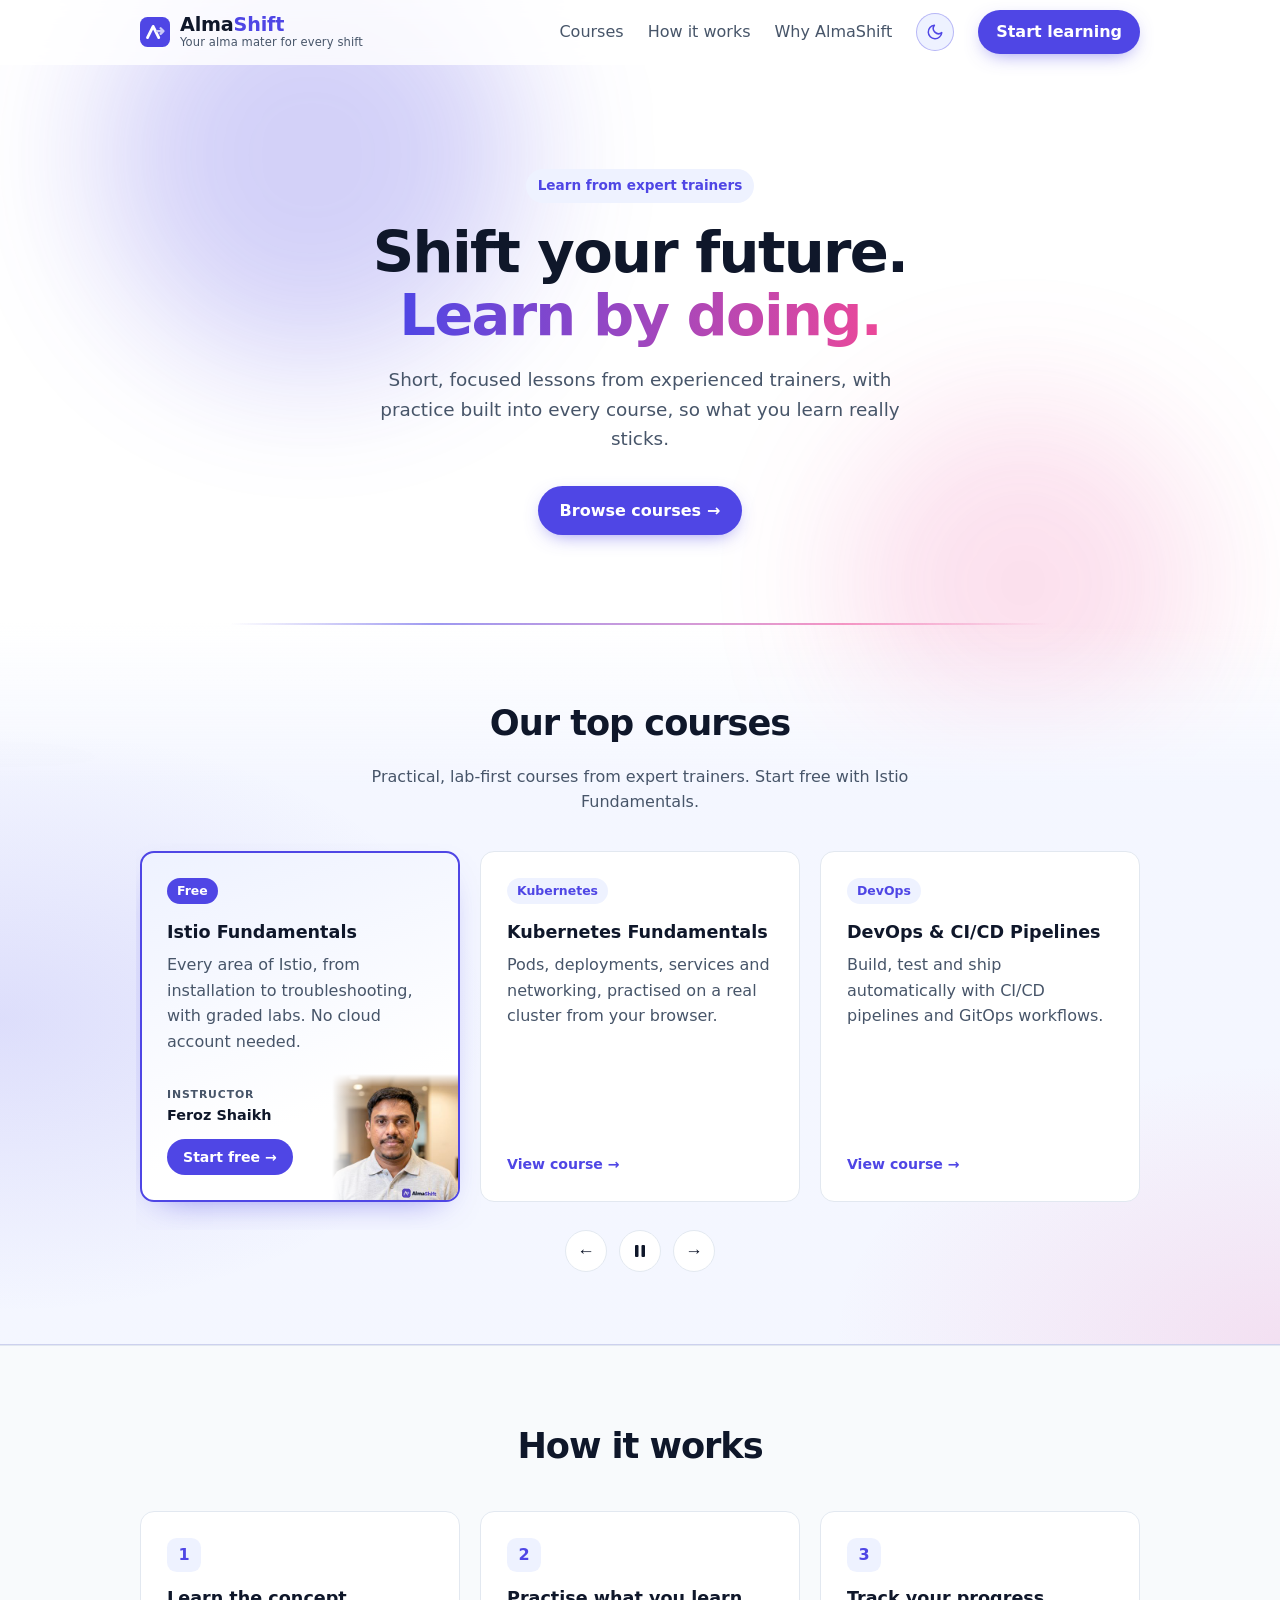
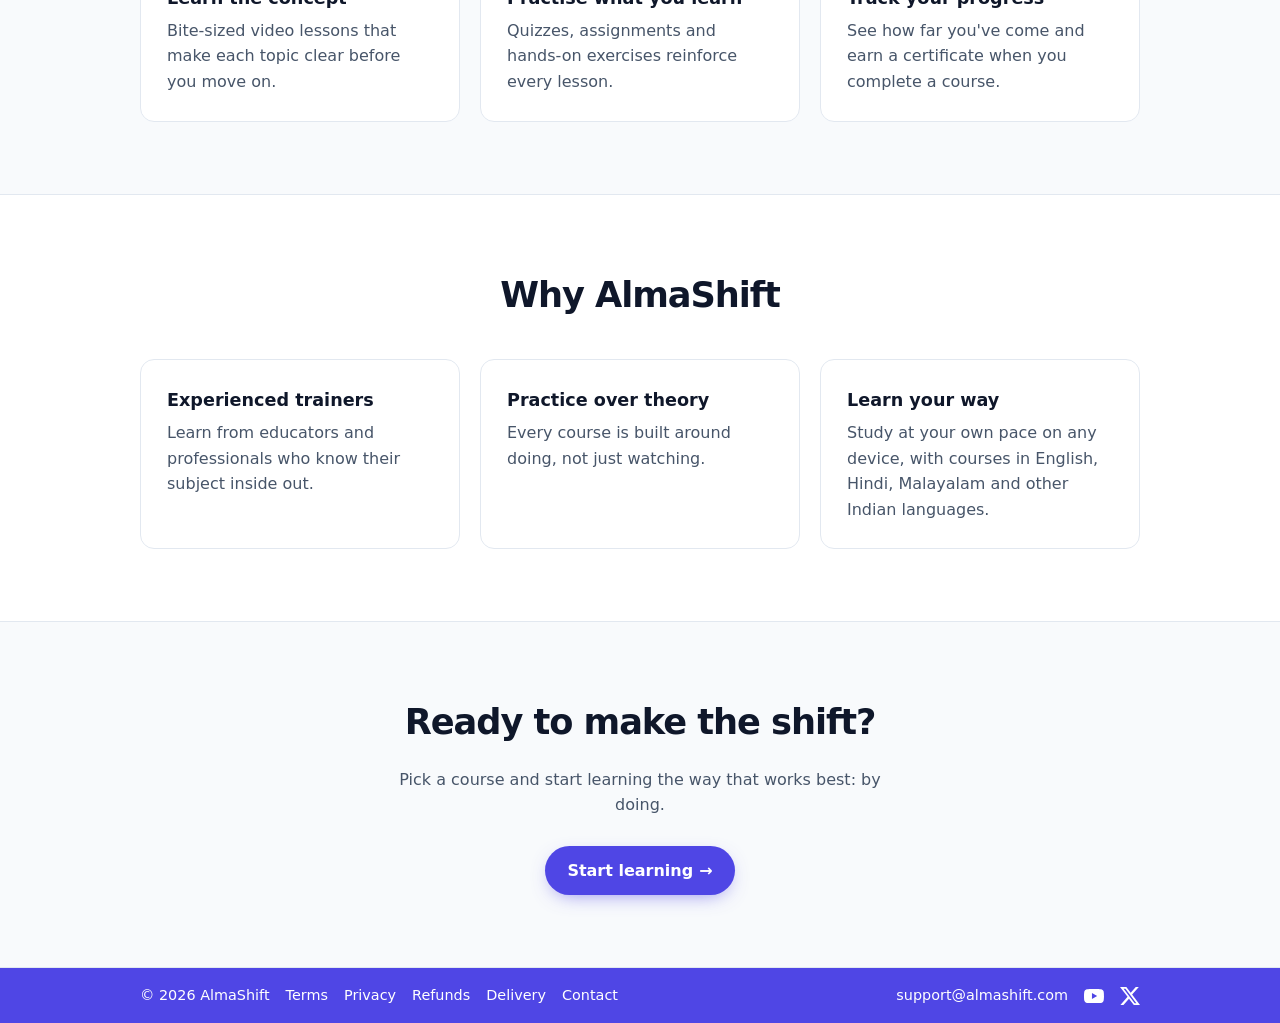
==== site/index.html @ 7cabd5d2 "Add Organization, WebSite and Course structured data (JSON-LD) Tells search engines and AI answers w" ====
<!doctype html>
<html lang="en">
<head>
  <meta charset="utf-8">
  <meta name="viewport" content="width=device-width, initial-scale=1">
  <script>try{var t=localStorage.getItem('theme');if(t==='light'||t==='dark')document.documentElement.dataset.theme=t}catch(e){}</script>
  <title>AlmaShift | Learn by doing</title>
  <meta name="description" content="AlmaShift is an online academy. Short, focused lessons from expert trainers, with practice built into every course, so what you learn really sticks.">
  <link rel="canonical" href="https://www.almashift.com/">
  <link rel="icon" href="favicon.svg" type="image/svg+xml">
  <meta name="theme-color" content="#4f46e5">
  <meta property="og:type" content="website">
  <meta property="og:site_name" content="AlmaShift">
  <meta property="og:title" content="AlmaShift | Learn by doing">
  <meta property="og:description" content="Short lessons from expert trainers, with practice built into every course.">
  <meta property="og:url" content="https://www.almashift.com/">
  <meta property="og:image" content="https://www.almashift.com/og-image.png">
  <meta property="og:image:width" content="1200">
  <meta property="og:image:height" content="630">
  <meta property="og:image:alt" content="AlmaShift: Shift your future. Learn by doing.">
  <meta name="twitter:card" content="summary_large_image">
  <meta name="twitter:image" content="https://www.almashift.com/og-image.png">
  <!-- Structured data: who AlmaShift is, for search engines and AI answers (knowledge panel, site name) -->
  <script type="application/ld+json">
  {
    "@context": "https://schema.org",
    "@graph": [
      {
        "@type": "EducationalOrganization",
        "@id": "https://www.almashift.com/#organization",
        "name": "AlmaShift",
        "url": "https://www.almashift.com/",
        "logo": "https://www.almashift.com/img/logo-512.png",
        "description": "AlmaShift is an online academy. Short, focused lessons from expert trainers, with practice built into every course, so what you learn really sticks.",
        "email": "support@almashift.com",
        "sameAs": [
          "https://www.youtube.com/@almashift",
          "https://x.com/almashift",
          "https://github.com/almashift"
        ]
      },
      {
        "@type": "WebSite",
        "@id": "https://www.almashift.com/#website",
        "name": "AlmaShift",
        "url": "https://www.almashift.com/",
        "publisher": { "@id": "https://www.almashift.com/#organization" }
      },
      {
        "@type": "Course",
        "name": "Istio Fundamentals",
        "description": "Every area of Istio, from installation to troubleshooting, with graded labs. No cloud account needed.",
        "url": "https://learn.almashift.com/lms/courses/istio-fundamentals",
        "provider": { "@id": "https://www.almashift.com/#organization" },
        "isAccessibleForFree": true,
        "offers": { "@type": "Offer", "price": "0", "priceCurrency": "INR", "category": "Free" },
        "hasCourseInstance": { "@type": "CourseInstance", "courseMode": "Online", "courseWorkload": "PT3H" }
      }
    ]
  }
  </script>
  <style>
    /* Indigo theme: colours plus a little "style" (corner radius, heading font) */
    :root {
      --bg: #ffffff; --bg-alt: #f8fafc; --text: #0f172a; --muted: #475569; --border: #e2e8f0;
      --brand: #4f46e5; --brand-strong: #4338ca; --brand-soft: #eef2ff; --on-brand: #ffffff;
      --accent: #ec4899;
      --radius: 14px; --btn-radius: 999px;
      --font-head: system-ui, -apple-system, "Segoe UI", Roboto, "Helvetica Neue", Arial, sans-serif;
      --head-tracking: -0.03em;
    }
    /* Dark theme: follows the device setting unless the visitor picked a theme with the toggle */
    @media (prefers-color-scheme: dark) {
      :root:not([data-theme="light"]) {
        --bg: #0b1120; --bg-alt: #111827; --text: #f1f5f9; --muted: #94a3b8; --border: #1e293b;
        --brand: #818cf8; --brand-strong: #a5b4fc; --brand-soft: #1e1b4b; --on-brand: #0b1120;
      }
    }
    :root[data-theme="dark"] {
      --bg: #0b1120; --bg-alt: #111827; --text: #f1f5f9; --muted: #94a3b8; --border: #1e293b;
      --brand: #818cf8; --brand-strong: #a5b4fc; --brand-soft: #1e1b4b; --on-brand: #0b1120;
    }
    :root { --max: 1040px; }

    * { box-sizing: border-box; }
    html { scroll-behavior: smooth; }
    section { scroll-margin-top: 64px; }
    body {
      margin: 0;
      font-family: system-ui, -apple-system, "Segoe UI", Roboto, "Helvetica Neue", Arial, sans-serif;
      background: var(--bg); color: var(--text); line-height: 1.6;
      transition: background-color .4s ease, color .4s ease;
    }
    h1, h2, h3, .wordmark { font-family: var(--font-head); }
    .wrap { max-width: var(--max); margin: 0 auto; padding: 0 20px; }

    /* Sticky header that gains a shadow once you scroll */
    header {
      position: sticky; top: 0; z-index: 10;
      background: color-mix(in srgb, var(--bg) 82%, transparent);
      backdrop-filter: blur(10px); -webkit-backdrop-filter: blur(10px);
      border-bottom: 1px solid transparent;
      transition: border-color .3s, box-shadow .3s;
    }
    header.scrolled { border-color: var(--border); box-shadow: 0 6px 24px -12px rgba(15, 23, 42, .25); }
    .nav { display: flex; align-items: center; justify-content: space-between; height: 64px; }
    .logo { display: flex; align-items: center; gap: 10px; font-weight: 800; font-size: 1.2rem; color: var(--text); text-decoration: none; letter-spacing: -0.01em; }
    .logo svg { flex: none; transition: transform .4s cubic-bezier(.34, 1.56, .64, 1); }
    .logo:hover svg { transform: rotate(-8deg) scale(1.08); }
    .logo .mark-bg { fill: var(--brand); }
    .logo .mark-a { stroke: var(--on-brand); }
    .logo .mark-arrow { stroke: color-mix(in srgb, var(--on-brand) 70%, var(--brand)); }
    .wordmark span { color: var(--brand); }
    .brand-text { display: flex; flex-direction: column; line-height: 1.15; }
    .tagline { font-size: .72rem; font-weight: 500; letter-spacing: .01em; color: var(--muted); white-space: nowrap; }
    .nav-links { display: flex; align-items: center; gap: 24px; }
    .nav-links .link { position: relative; color: var(--muted); text-decoration: none; font-weight: 500; transition: color .2s; }
    .nav-links .link::after {
      content: ""; position: absolute; left: 0; right: 0; bottom: -4px; height: 2px; border-radius: 2px;
      background: var(--brand); transform: scaleX(0); transform-origin: left; transition: transform .25s ease;
    }
    .nav-links .link:hover { color: var(--text); }
    .nav-links .link:hover::after { transform: scaleX(1); }

    .btn {
      display: inline-flex; align-items: center; gap: 6px; padding: 12px 22px; border-radius: var(--btn-radius);
      font-weight: 600; text-decoration: none;
      background: var(--brand); color: var(--on-brand);
      box-shadow: 0 6px 20px -8px color-mix(in srgb, var(--brand) 70%, transparent);
      transition: transform .2s ease, box-shadow .2s ease, background .2s ease;
    }
    .btn:hover {
      background: var(--brand-strong); transform: translateY(-2px);
      box-shadow: 0 12px 28px -10px color-mix(in srgb, var(--brand) 80%, transparent);
    }
    .btn .arrow { display: inline-block; transition: transform .2s ease; }
    .btn:hover .arrow { transform: translateX(4px); }
    .nav .btn { padding: 9px 18px; }

    /* Hero with slowly drifting colour glows */
    /* Glows may spill down into the courses section (never sideways, so no horizontal scroll) */
    .hero { position: relative; isolation: isolate; overflow: hidden; overflow: clip visible; padding: 104px 0 88px; text-align: center; }
    .hero::before, .hero::after {
      content: ""; position: absolute; z-index: -1; border-radius: 50%; filter: blur(70px); opacity: .55;
    }
    .hero::before {
      width: 420px; height: 420px; top: -120px; left: 8%;
      background: color-mix(in srgb, var(--brand) 45%, transparent);
      animation: drift 16s ease-in-out infinite alternate;
    }
    .hero::after {
      width: 360px; height: 360px; bottom: -140px; right: 6%;
      background: color-mix(in srgb, var(--accent) 30%, transparent);
      animation: drift 20s ease-in-out infinite alternate-reverse;
    }
    @keyframes drift {
      from { transform: translate(0, 0) scale(1); }
      to   { transform: translate(60px, 40px) scale(1.15); }
    }
    .eyebrow { display: inline-block; padding: 6px 12px; border-radius: var(--btn-radius); background: var(--brand-soft); color: var(--brand); font-weight: 600; font-size: .85rem; }
    h1 { font-size: clamp(2.3rem, 6vw, 3.6rem); line-height: 1.1; letter-spacing: var(--head-tracking); margin: 18px 0; }
    h1 em {
      font-style: normal;
      background: linear-gradient(90deg, var(--brand), var(--accent), var(--brand));
      background-size: 200% auto;
      -webkit-background-clip: text; background-clip: text; color: transparent;
      animation: shimmer 6s linear infinite;
    }
    @keyframes shimmer { to { background-position: 200% center; } }
    .lead { font-size: 1.15rem; color: var(--muted); max-width: 36rem; margin: 0 auto 32px; }

    /* Hero entrance, staggered */
    .hero .wrap > * { opacity: 0; transform: translateY(16px); animation: rise .7s cubic-bezier(.2, .7, .2, 1) forwards; }
    .hero .wrap > :nth-child(2) { animation-delay: .1s; }
    .hero .wrap > :nth-child(3) { animation-delay: .2s; }
    .hero .wrap > :nth-child(4) { animation-delay: .3s; }
    @keyframes rise { to { opacity: 1; transform: none; } }

    section { padding: 72px 0; }
    .alt { background: var(--bg-alt); border-top: 1px solid var(--border); border-bottom: 1px solid var(--border); }
    /* Top courses: soft indigo wash with indigo and pink glows, so the cards stand out from the white page.
       The wash fades in from transparent at the top, so the hero blends into it with no hard edge. */
    .courses-band {
      position: relative; z-index: 0;
      background:
        radial-gradient(700px 420px at 0% 55%, color-mix(in srgb, var(--brand) 14%, transparent), transparent 70%),
        radial-gradient(640px 400px at 100% 100%, color-mix(in srgb, var(--accent) 13%, transparent), transparent 70%),
        linear-gradient(to bottom, transparent 0, color-mix(in srgb, var(--brand-soft) 65%, var(--bg)) 160px);
      border-bottom: 1px solid color-mix(in srgb, var(--brand) 14%, var(--border));
    }
    /* Separator from the hero: a thin indigo-to-pink line that fades out at both ends */
    .courses-band::before {
      content: ""; position: absolute; top: 0; left: 50%; transform: translateX(-50%);
      width: min(820px, 86%); height: 2px; border-radius: 2px;
      background: linear-gradient(90deg, transparent, var(--brand) 25%, var(--accent) 75%, transparent);
      opacity: .55;
    }
    h2 { font-size: clamp(1.7rem, 3.4vw, 2.2rem); letter-spacing: var(--head-tracking); margin: 0 0 36px; text-align: center; }
    .grid { display: grid; grid-template-columns: repeat(3, 1fr); gap: 20px; }
    .card {
      background: var(--bg); border: 1px solid var(--border); border-radius: var(--radius); padding: 26px;
      transition: transform .25s ease, box-shadow .25s ease, border-color .25s ease;
    }
    .card:hover {
      transform: translateY(-4px); border-color: color-mix(in srgb, var(--brand) 40%, var(--border));
      box-shadow: 0 16px 36px -18px rgba(15, 23, 42, .35);
    }
    .num {
      width: 34px; height: 34px; border-radius: calc(var(--radius) * .7); display: grid; place-items: center;
      background: var(--brand-soft); color: var(--brand); font-weight: 800; margin-bottom: 12px;
      transition: background .25s, color .25s, transform .25s;
    }
    .card:hover .num { background: var(--brand); color: var(--on-brand); transform: scale(1.08); }

    /* Scroll reveal: elements fade up as they enter the viewport */
    /* Uses `translate` so it never fights the cards' hover `transform` */
    .reveal { opacity: 0; translate: 0 24px; transition: opacity .7s ease, translate .7s cubic-bezier(.2, .7, .2, 1); }
    .reveal.in { opacity: 1; translate: 0 0; }
    .card.reveal {
      transition: opacity .7s ease, translate .7s cubic-bezier(.2, .7, .2, 1),
                  transform .25s ease, box-shadow .25s ease, border-color .25s ease;
    }
    .card h3 { margin: 0 0 6px; font-size: 1.1rem; }
    .card p { margin: 0; color: var(--muted); }

    /* Courses carousel: scroll-snap track of cards, each card a link into the LMS */
    .section-sub { color: var(--muted); text-align: center; margin: -24px auto 36px; max-width: 34rem; }
    .track {
      display: flex; gap: 20px; overflow-x: auto; scroll-snap-type: x mandatory; overscroll-behavior-x: contain;
      padding: 8px 4px 28px; margin: -8px -4px 0; scroll-padding-inline: 4px; scrollbar-width: none;
    }
    .track::-webkit-scrollbar { display: none; }
    .track > .card { flex: 0 0 calc((100% - 40px) / 3); scroll-snap-align: start; }
    .carousel-nav { display: flex; justify-content: center; gap: 12px; }
    .carousel-btn {
      width: 42px; height: 42px; border-radius: 50%; display: grid; place-items: center; cursor: pointer;
      border: 1px solid var(--border); background: var(--bg); color: var(--text); font-size: 1.1rem;
      transition: border-color .2s, color .2s, opacity .2s;
    }
    .carousel-btn:hover:not(:disabled) { border-color: var(--brand); color: var(--brand); }
    .carousel-btn:disabled { opacity: .35; cursor: default; }
    .carousel-btn:focus-visible, .track:focus-visible { outline: 2px solid var(--brand); outline-offset: 3px; }
    .carousel-btn svg { fill: currentColor; }
    .carousel-btn .icon-play, .carousel-btn[aria-pressed="true"] .icon-pause { display: none; }
    .carousel-btn[aria-pressed="true"] .icon-play { display: block; }
    a.card { display: flex; flex-direction: column; color: inherit; text-decoration: none; }
    .badge {
      align-self: flex-start; margin-bottom: 14px; padding: 3px 10px; border-radius: var(--btn-radius);
      background: var(--brand-soft); color: var(--brand); font-size: .78rem; font-weight: 700;
    }
    .badge.first { background: var(--brand); color: var(--on-brand); }
    .course-meta { margin-top: auto; padding-top: 16px; color: var(--brand); font-size: .88rem; font-weight: 600; }
    .course-meta .arrow { display: inline-block; transition: transform .25s; }
    a.card:hover .course-meta .arrow { transform: translateX(4px); }
    /* Free course: brand border, soft indigo wash and a filled call-to-action so it stands out */
    .card.featured {
      border: 2px solid var(--brand); padding: 25px;
      background: linear-gradient(160deg, var(--brand-soft) 0%, var(--bg) 70%);
      box-shadow: 0 14px 34px -20px color-mix(in srgb, var(--brand) 70%, transparent);
    }
    .card.featured:hover { border-color: var(--brand); box-shadow: 0 18px 40px -16px color-mix(in srgb, var(--brand) 75%, transparent); }
    .card.featured .course-meta {
      align-self: flex-start; margin-top: auto; padding: 7px 16px; border-radius: var(--btn-radius);
      background: var(--brand); color: var(--on-brand);
    }
    .card.featured p { margin-bottom: 16px; }
    /* Course creator: photo in the card's bottom-right corner, fading into the card background,
       with an "Instructor" label and name above the card's link */
    a.card { position: relative; overflow: hidden; isolation: isolate; }
    .card .instructor-photo {
      position: absolute; right: 0; bottom: 0; z-index: -1; width: 40%; height: auto; pointer-events: none;
      /* Fade only the left and top edges (background, not the face) */
      -webkit-mask-image: linear-gradient(to right, transparent 0%, #000 32%), linear-gradient(to bottom, transparent 0%, #000 10%);
      -webkit-mask-composite: source-in;
              mask-image: linear-gradient(to right, transparent 0%, #000 32%), linear-gradient(to bottom, transparent 0%, #000 10%);
              mask-composite: intersect;
    }
    .card .instructor {
      margin-top: auto; padding-top: 16px; display: flex; flex-direction: column;
      font-size: .9rem; font-weight: 700; color: var(--text);
    }
    .card .instructor small {
      font-size: .68rem; font-weight: 700; letter-spacing: .08em; text-transform: uppercase; color: var(--muted);
    }
    .card .instructor + .course-meta { margin-top: 12px; }
    .card:not(.featured) .instructor + .course-meta { padding-top: 0; }

    .cta { text-align: center; }
    .cta p { color: var(--muted); margin: -20px auto 28px; max-width: 32rem; }

    /* Footer uses the button colours (brand background, on-brand text) in both themes */
    footer { background: var(--brand); padding: 16px 0; color: var(--on-brand); font-size: .9rem; }
    .foot { display: flex; flex-wrap: wrap; gap: 12px; justify-content: space-between; align-items: center; }
    .foot a { color: var(--on-brand); text-decoration: none; }
    .foot a:hover { text-decoration: underline; text-underline-offset: 3px; }
    .foot-links { display: flex; flex-wrap: wrap; align-items: center; gap: 4px 16px; }
    .social { display: inline-flex; transition: color .2s ease, transform .2s ease; }
    .social:hover { color: #fff; transform: translateY(-2px); }
    .social svg { width: 20px; height: 20px; fill: currentColor; }


    /* Respect users who turn off animations */
    @media (prefers-reduced-motion: reduce) {
      html { scroll-behavior: auto; }
      *, *::before, *::after { animation: none !important; transition: none !important; }
      .hero .wrap > *, .reveal { opacity: 1; transform: none; translate: none; }
    }

    @media (max-width: 800px) {
      .grid { grid-template-columns: 1fr; }
      .hero { padding: 64px 0 56px; }
      section { padding: 56px 0; }
    }
    @media (max-width: 800px) { .track > .card { flex-basis: calc((100% - 20px) / 2); } }
    @media (max-width: 560px) { .track > .card { flex-basis: 85%; } }
    @media (max-width: 560px) {
      .wrap { padding: 0 16px; }
      .nav-links .link { display: none; }
      .tagline { font-size: .66rem; }
      /* Room for the theme toggle next to the button on phones */
      .nav-links { gap: 10px; }
      .nav .btn { padding: 9px 16px; font-size: .9rem; white-space: nowrap; }
    }
    @media (max-width: 400px) { .tagline { display: none; } }

    /* Light/dark toggle: indigo moon in light mode; a glowing amber sun in dark mode so the
       way back to light is easy to spot */
    .theme-toggle {
      width: 38px; height: 38px; border-radius: 50%; display: grid; place-items: center; flex: none; cursor: pointer;
      border: 1px solid color-mix(in srgb, var(--brand) 35%, transparent);
      background: var(--brand-soft); color: var(--brand);
      transition: color .2s, background-color .2s, border-color .2s, box-shadow .2s, transform .3s;
    }
    .theme-toggle:hover { border-color: var(--brand); transform: rotate(-15deg); }
    .theme-toggle[data-current="dark"] {
      color: #fbbf24; background: rgba(251, 191, 36, .14); border-color: rgba(251, 191, 36, .55);
      box-shadow: 0 0 16px -2px rgba(251, 191, 36, .55);
    }
    .theme-toggle[data-current="dark"]:hover { background: rgba(251, 191, 36, .24); border-color: #fbbf24; }
    @media (max-width: 560px) { .nav .theme-toggle { width: 34px; height: 34px; } }
    .theme-toggle:focus-visible { outline: 2px solid var(--brand); outline-offset: 2px; }
    .theme-toggle svg { width: 18px; height: 18px; }
    .theme-toggle .icon-sun, .theme-toggle[data-current="dark"] .icon-moon { display: none; }
    .theme-toggle[data-current="dark"] .icon-sun { display: block; }
  </style>
</head>
<body>

<header>
  <div class="wrap nav">
    <a class="logo" href="/" aria-label="AlmaShift home">
      <svg width="30" height="30" viewBox="0 0 64 64" aria-hidden="true">
        <rect class="mark-bg" width="64" height="64" rx="16"/>
        <path class="mark-a" d="M16 44 L28 20 L40 44" fill="none" stroke-width="6" stroke-linecap="round" stroke-linejoin="round"/>
        <path class="mark-arrow" d="M36 30 H50 M44 24 L50 30 L44 36" fill="none" stroke-width="5" stroke-linecap="round" stroke-linejoin="round"/>
      </svg>
      <span class="brand-text">
        <span class="wordmark">Alma<span>Shift</span></span>
        <span class="tagline">Your alma mater for every shift</span>
      </span>
    </a>
    <nav class="nav-links" aria-label="Main">
      <a class="link" href="#courses">Courses</a>
      <a class="link" href="#how">How it works</a>
      <a class="link" href="#why">Why AlmaShift</a>
      <button class="theme-toggle" type="button" aria-label="Switch to dark mode"><svg class="icon-moon" viewBox="0 0 24 24" fill="none" stroke="currentColor" stroke-width="2" stroke-linecap="round" stroke-linejoin="round" aria-hidden="true"><path d="M21 12.8A9 9 0 1 1 11.2 3a7 7 0 0 0 9.8 9.8z"/></svg><svg class="icon-sun" viewBox="0 0 24 24" fill="none" stroke="currentColor" stroke-width="2" stroke-linecap="round" aria-hidden="true"><circle cx="12" cy="12" r="4"/><path d="M12 2v2M12 20v2M4.9 4.9l1.4 1.4M17.7 17.7l1.4 1.4M2 12h2M20 12h2M4.9 19.1l1.4-1.4M17.7 6.3l1.4-1.4"/></svg></button>
      <a class="btn" href="https://learn.almashift.com/lms">Start learning</a>
    </nav>
  </div>
</header>

<main>
  <div class="hero">
    <div class="wrap">
      <span class="eyebrow">Learn from expert trainers</span>
      <h1>Shift your future.<br><em>Learn by doing.</em></h1>
      <p class="lead">Short, focused lessons from experienced trainers, with practice built into every course, so what you learn really sticks.</p>
      <a class="btn" href="https://learn.almashift.com/lms">Browse courses <span class="arrow">&rarr;</span></a>
    </div>
  </div>

  <!-- Cards link to the LMS course list until each course is published;
       then point each href at https://learn.almashift.com/lms/courses/<course-slug> -->
  <section id="courses" class="courses-band" aria-roledescription="carousel" aria-label="Top courses">
    <div class="wrap">
      <h2 class="reveal">Our top courses</h2>
      <p class="section-sub reveal">Practical, lab-first courses from expert trainers. Start free with Istio Fundamentals.</p>
      <div class="carousel reveal">
        <div class="track" tabindex="0" aria-label="Course list, scroll sideways for more">
          <a class="card featured" href="https://learn.almashift.com/lms/courses/istio-fundamentals">
            <span class="badge first">Free</span>
            <h3>Istio Fundamentals</h3>
            <p>Every area of Istio, from installation to troubleshooting, with graded labs. No cloud account needed.</p>
            <img class="instructor-photo" src="img/feroz.jpg" alt="Photo of instructor Feroz Shaikh" width="320" height="320">
            <span class="instructor" aria-hidden="true"><small>Instructor</small>Feroz Shaikh</span>
            <span class="course-meta">Start free <span class="arrow">&rarr;</span></span>
          </a>
          <a class="card" href="https://learn.almashift.com/lms/courses">
            <span class="badge">Kubernetes</span>
            <h3>Kubernetes Fundamentals</h3>
            <p>Pods, deployments, services and networking, practised on a real cluster from your browser.</p>
            <span class="course-meta">View course <span class="arrow">&rarr;</span></span>
          </a>
          <a class="card" href="https://learn.almashift.com/lms/courses">
            <span class="badge">DevOps</span>
            <h3>DevOps &amp; CI/CD Pipelines</h3>
            <p>Build, test and ship automatically with CI/CD pipelines and GitOps workflows.</p>
            <span class="course-meta">View course <span class="arrow">&rarr;</span></span>
          </a>
          <a class="card" href="https://learn.almashift.com/lms/courses">
            <span class="badge">Early access</span>
            <h3>Istio for ICA Exam</h3>
            <p>Take a real microservices store to production: deep traffic management, zero-trust security, upgrades and a timed mock exam.</p>
            <img class="instructor-photo" src="img/feroz.jpg" alt="Photo of instructor Feroz Shaikh" width="320" height="320">
            <span class="instructor" aria-hidden="true"><small>Instructor</small>Feroz Shaikh</span>
            <span class="course-meta">View course <span class="arrow">&rarr;</span></span>
          </a>
          <a class="card" href="https://learn.almashift.com/lms/courses">
            <span class="badge">AWS</span>
            <h3>Cloud Security on AWS</h3>
            <p>IAM, network security, encryption and threat detection on AWS, practised step by step in guided labs.</p>
            <span class="course-meta">View course <span class="arrow">&rarr;</span></span>
          </a>
          <a class="card" href="https://learn.almashift.com/lms/courses">
            <span class="badge">GCP</span>
            <h3>Cloud Security on GCP</h3>
            <p>IAM, VPC security, encryption and security monitoring on Google Cloud, practised step by step in guided labs.</p>
            <span class="course-meta">View course <span class="arrow">&rarr;</span></span>
          </a>
        </div>
        <div class="carousel-nav">
          <button class="carousel-btn" type="button" data-dir="-1" aria-label="Previous courses">&larr;</button>
          <button class="carousel-btn" type="button" data-play aria-label="Pause auto-scroll" aria-pressed="false">
            <svg class="icon-pause" width="14" height="14" viewBox="0 0 14 14" aria-hidden="true"><rect x="2" y="1" width="3.5" height="12" rx="1"/><rect x="8.5" y="1" width="3.5" height="12" rx="1"/></svg>
            <svg class="icon-play" width="14" height="14" viewBox="0 0 14 14" aria-hidden="true"><path d="M3 1.5v11a1 1 0 0 0 1.5.86l9-5.5a1 1 0 0 0 0-1.72l-9-5.5A1 1 0 0 0 3 1.5z"/></svg>
          </button>
          <button class="carousel-btn" type="button" data-dir="1" aria-label="Next courses">&rarr;</button>
        </div>
      </div>
    </div>
  </section>

  <section id="how" class="alt">
    <div class="wrap">
      <h2 class="reveal">How it works</h2>
      <div class="grid">
        <div class="card reveal">
          <div class="num">1</div>
          <h3>Learn the concept</h3>
          <p>Bite-sized video lessons that make each topic clear before you move on.</p>
        </div>
        <div class="card reveal">
          <div class="num">2</div>
          <h3>Practise what you learn</h3>
          <p>Quizzes, assignments and hands-on exercises reinforce every lesson.</p>
        </div>
        <div class="card reveal">
          <div class="num">3</div>
          <h3>Track your progress</h3>
          <p>See how far you've come and earn a certificate when you complete a course.</p>
        </div>
      </div>
    </div>
  </section>

  <section id="why">
    <div class="wrap">
      <h2 class="reveal">Why AlmaShift</h2>
      <div class="grid">
        <div class="card reveal">
          <h3>Experienced trainers</h3>
          <p>Learn from educators and professionals who know their subject inside out.</p>
        </div>
        <div class="card reveal">
          <h3>Practice over theory</h3>
          <p>Every course is built around doing, not just watching.</p>
        </div>
        <div class="card reveal">
          <h3>Learn your way</h3>
          <p>Study at your own pace on any device, with courses in English, Hindi, Malayalam and other Indian languages.</p>
        </div>
      </div>
    </div>
  </section>

  <section class="alt cta">
    <div class="wrap">
      <h2 class="reveal">Ready to make the shift?</h2>
      <p class="reveal">Pick a course and start learning the way that works best: by doing.</p>
      <a class="btn" href="https://learn.almashift.com/lms">Start learning <span class="arrow">&rarr;</span></a>
    </div>
  </section>
</main>

<footer>
  <div class="wrap foot">
    <div class="foot-links">
      <span>&copy; 2026 AlmaShift</span>
      <a href="terms.html">Terms</a>
      <a href="privacy.html">Privacy</a>
      <a href="refund.html">Refunds</a>
      <a href="shipping.html">Delivery</a>
      <a href="contact.html">Contact</a>
    </div>
    <div class="foot-links">
      <a href="mailto:support@almashift.com">support@almashift.com</a>
      <a class="social" href="https://www.youtube.com/@almashift" aria-label="AlmaShift on YouTube" rel="me noopener" target="_blank">
        <svg viewBox="0 0 24 24" aria-hidden="true"><path d="M23.5 6.19a3.02 3.02 0 0 0-2.12-2.14C19.5 3.55 12 3.55 12 3.55s-7.5 0-9.38.5A3.02 3.02 0 0 0 .5 6.19C0 8.07 0 12 0 12s0 3.93.5 5.81a3.02 3.02 0 0 0 2.12 2.14c1.87.5 9.38.5 9.38.5s7.5 0 9.38-.5a3.02 3.02 0 0 0 2.12-2.14C24 15.93 24 12 24 12s0-3.93-.5-5.81zM9.55 15.57V8.43L15.82 12l-6.27 3.57z"/></svg>
      </a>
      <a class="social" href="https://x.com/almashift" aria-label="AlmaShift on X" rel="me noopener" target="_blank">
        <svg viewBox="0 0 24 24" aria-hidden="true"><path d="M18.9 1.15h3.68l-8.04 9.19L24 22.85h-7.41l-5.8-7.58-6.64 7.58H.47l8.6-9.83L0 1.15h7.59l5.24 6.93zM17.61 20.64h2.04L6.49 3.24H4.3z"/></svg>
      </a>
    </div>
  </div>
</footer>

<script>
  // Header shadow after scrolling a little
  const header = document.querySelector('header');
  const onScroll = () => header.classList.toggle('scrolled', window.scrollY > 8);
  window.addEventListener('scroll', onScroll, { passive: true });
  onScroll();

  // Fade elements up as they enter the viewport; cards in a row are staggered
  document.querySelectorAll('.grid').forEach(grid =>
    [...grid.children].forEach((el, i) => (el.style.transitionDelay = `${i * 0.1}s`)));
  if ('IntersectionObserver' in window) {
    const io = new IntersectionObserver(entries => entries.forEach(e => {
      if (!e.isIntersecting) return;
      const el = e.target;
      el.classList.add('in');
      io.unobserve(el);
      // Drop the stagger once revealed so hover effects respond instantly
      el.addEventListener('transitionend', () => (el.style.transitionDelay = ''), { once: true });
    }), { threshold: 0.15 });
    document.querySelectorAll('.reveal').forEach(el => io.observe(el));
  } else {
    document.querySelectorAll('.reveal').forEach(el => el.classList.add('in'));
  }

  // Courses carousel: endless in both directions. Before a step would run past either
  // end, the card already scrolled out of view is moved to the other end and the scroll
  // position shifted by one card in the same instant, so every slide is exactly one
  // card and always continues the same way.
  const carousel = document.querySelector('.carousel');
  const track = carousel.querySelector('.track');
  const playBtn = carousel.querySelector('[data-play]');
  const reduceMotion = matchMedia('(prefers-reduced-motion: reduce)').matches;
  const move = dir => {
    const max = track.scrollWidth - track.clientWidth;
    if (max <= 2) return; // every card already fits on screen
    const step = track.firstElementChild.getBoundingClientRect().width + 20;
    const wrapsForward = dir > 0 && track.scrollLeft + step > max + 2;
    const wrapsBack = dir < 0 && track.scrollLeft - step < -2;
    if (wrapsForward || wrapsBack) {
      // Snapping off while cards are reshuffled, or the browser re-snaps to the old card
      // and cancels the slide; it comes back once the slide has landed on a card.
      track.style.scrollSnapType = 'none';
      clearTimeout(resnap);
      resnap = setTimeout(() => (track.style.scrollSnapType = ''), 900);
      if (wrapsForward) {
        track.append(track.firstElementChild);
        track.scrollLeft -= step;
      } else {
        track.prepend(track.lastElementChild);
        track.scrollLeft += step;
      }
    }
    track.scrollBy({ left: dir * step, behavior: reduceMotion ? 'auto' : 'smooth' });
  };
  let resnap;
  carousel.querySelectorAll('.carousel-btn[data-dir]').forEach(btn =>
    btn.addEventListener('click', () => move(Number(btn.dataset.dir))));

  // Autoplay: advance every 4s. Pauses while the visitor hovers, touches or tabs into
  // the carousel, while the tab is hidden, or via the pause button. Off entirely for
  // people who ask for reduced motion.
  let stopped = reduceMotion, holding = false;
  const tick = () => {
    if (stopped || holding || document.hidden) return;
    move(1);
  };
  setInterval(tick, 4000);
  const setStopped = value => {
    stopped = value;
    playBtn.setAttribute('aria-pressed', String(value));
    playBtn.setAttribute('aria-label', value ? 'Start auto-scroll' : 'Pause auto-scroll');
  };
  setStopped(stopped);
  playBtn.addEventListener('click', () => setStopped(!stopped));
  carousel.addEventListener('mouseenter', () => (holding = true));
  carousel.addEventListener('mouseleave', () => (holding = false));
  carousel.addEventListener('focusin', () => (holding = true));
  carousel.addEventListener('focusout', () => (holding = false));
  track.addEventListener('touchstart', () => setStopped(true), { passive: true });

</script>
<script src="theme.js" defer></script>
</body>
</html>
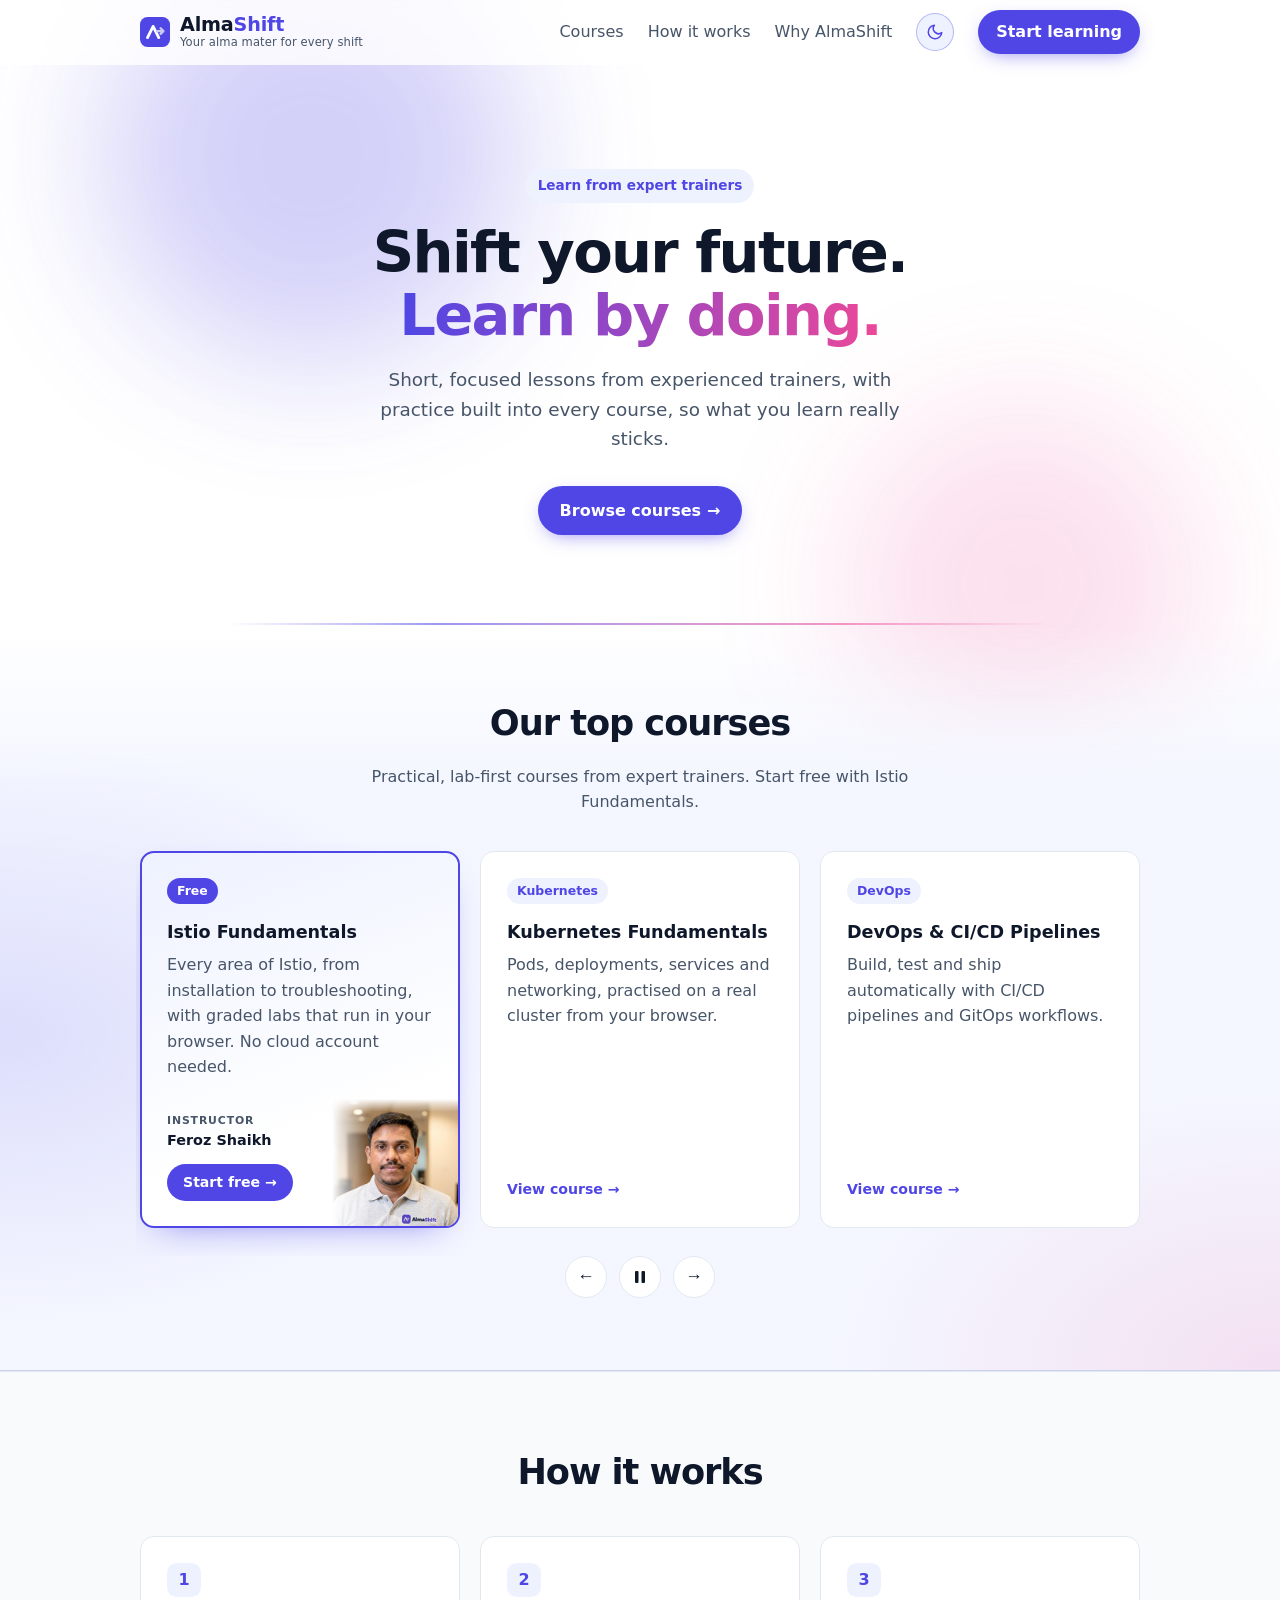
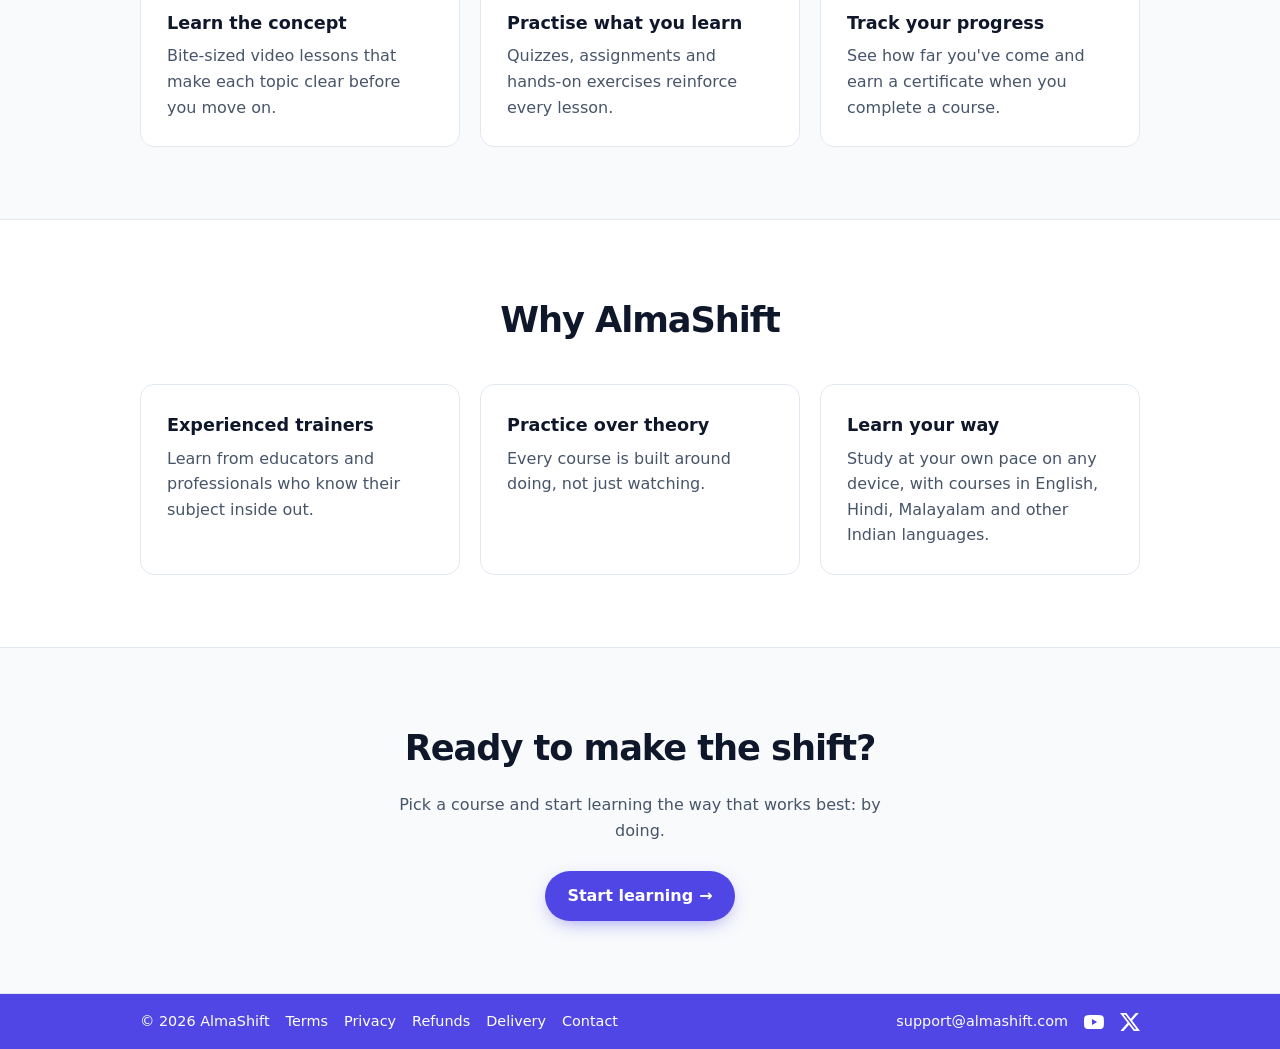
==== commit 034e3d62: "Labs run in the browser: name Killercoda in privacy and terms; say so on the homepage Co-Authored-By" ====
--- a/site/index.html
+++ b/site/index.html
@@ -7,7 +7,10 @@
   <title>AlmaShift | Learn by doing</title>
   <meta name="description" content="AlmaShift is an online academy. Short, focused lessons from expert trainers, with practice built into every course, so what you learn really sticks.">
   <link rel="canonical" href="https://www.almashift.com/">
-  <link rel="icon" href="favicon.svg" type="image/svg+xml">
+  <link rel="icon" href="/favicon.ico" sizes="48x48">
+  <link rel="icon" href="/favicon.svg" type="image/svg+xml">
+  <link rel="icon" href="/favicon-192.png" type="image/png" sizes="192x192">
+  <link rel="apple-touch-icon" href="/apple-touch-icon.png">
   <meta name="theme-color" content="#4f46e5">
   <meta property="og:type" content="website">
   <meta property="og:site_name" content="AlmaShift">
@@ -49,7 +52,7 @@
       {
         "@type": "Course",
         "name": "Istio Fundamentals",
-        "description": "Every area of Istio, from installation to troubleshooting, with graded labs. No cloud account needed.",
+        "description": "Every area of Istio, from installation to troubleshooting, with graded labs that run in your browser. No cloud account needed.",
         "url": "https://learn.almashift.com/lms/courses/istio-fundamentals",
         "provider": { "@id": "https://www.almashift.com/#organization" },
         "isAccessibleForFree": true,
@@ -390,7 +393,7 @@
           <a class="card featured" href="https://learn.almashift.com/lms/courses/istio-fundamentals">
             <span class="badge first">Free</span>
             <h3>Istio Fundamentals</h3>
-            <p>Every area of Istio, from installation to troubleshooting, with graded labs. No cloud account needed.</p>
+            <p>Every area of Istio, from installation to troubleshooting, with graded labs that run in your browser. No cloud account needed.</p>
             <img class="instructor-photo" src="img/feroz.jpg" alt="Photo of instructor Feroz Shaikh" width="320" height="320">
             <span class="instructor" aria-hidden="true"><small>Instructor</small>Feroz Shaikh</span>
             <span class="course-meta">Start free <span class="arrow">&rarr;</span></span>
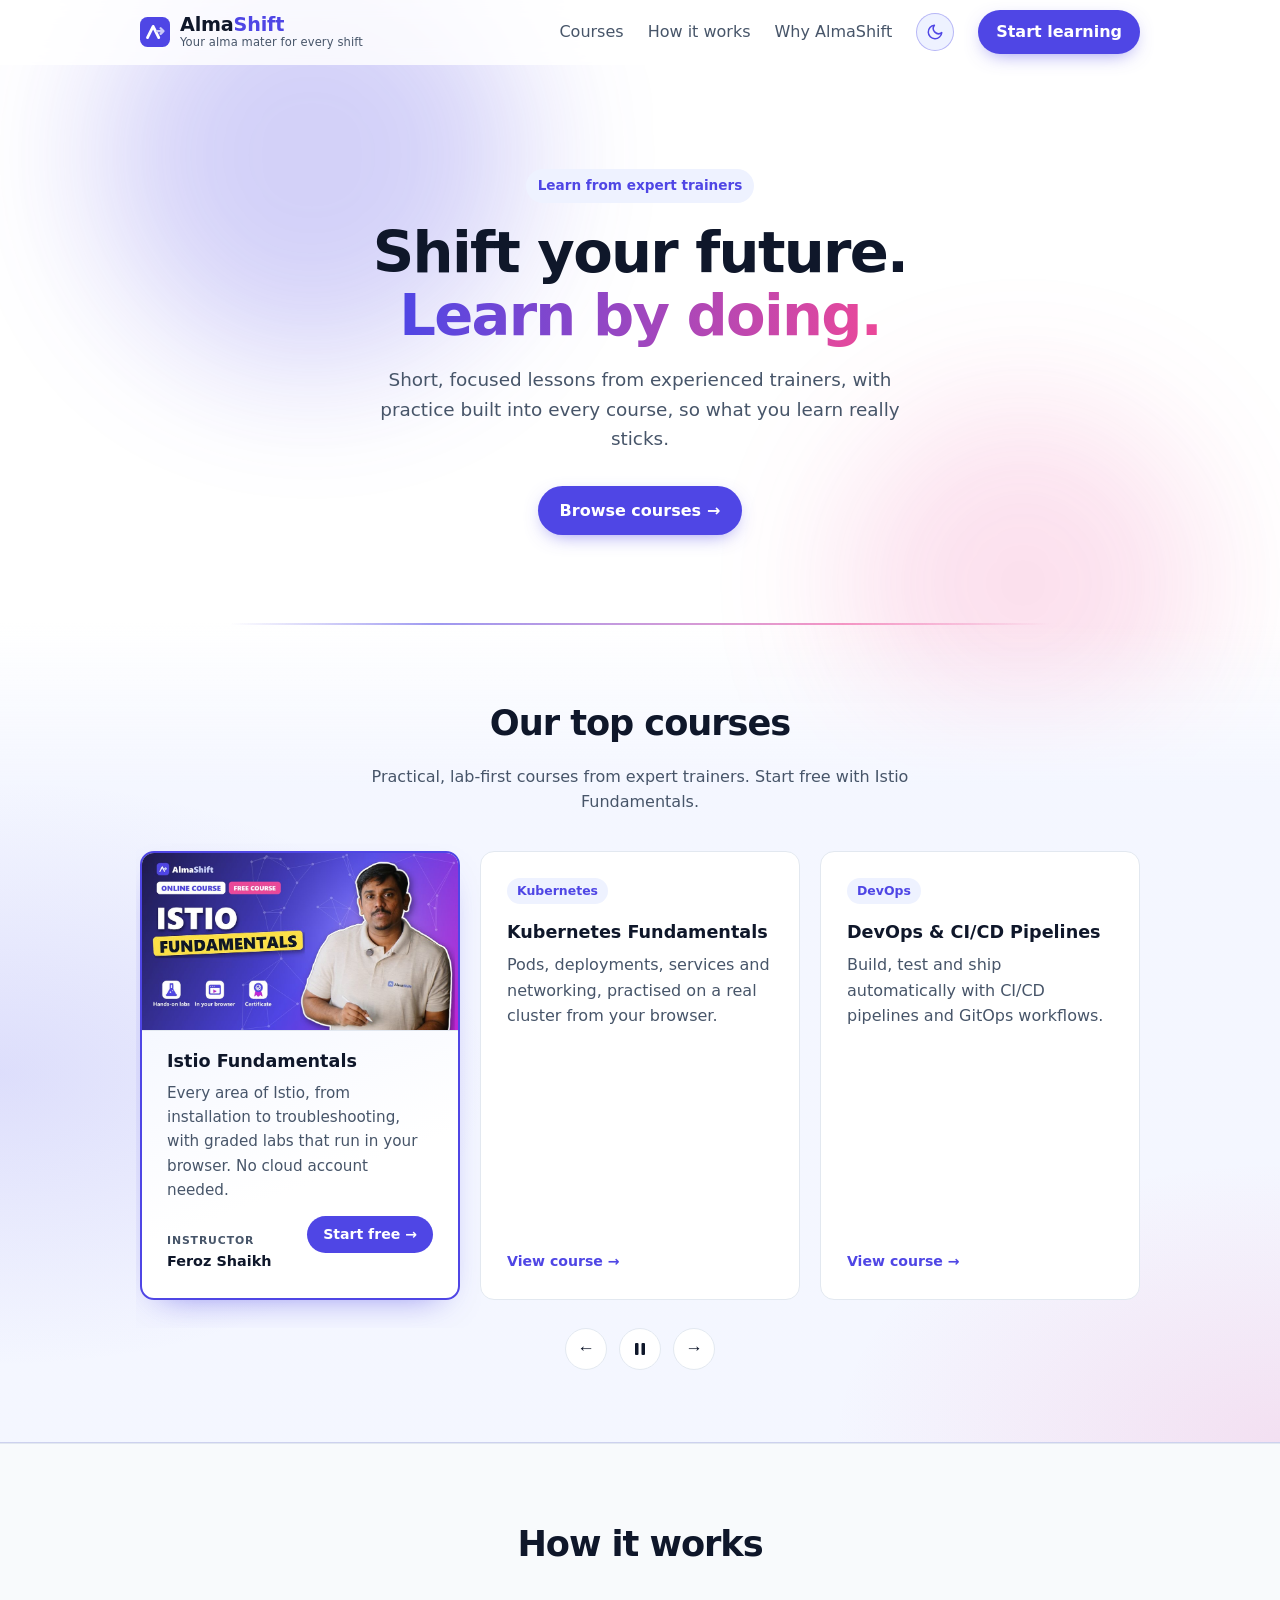
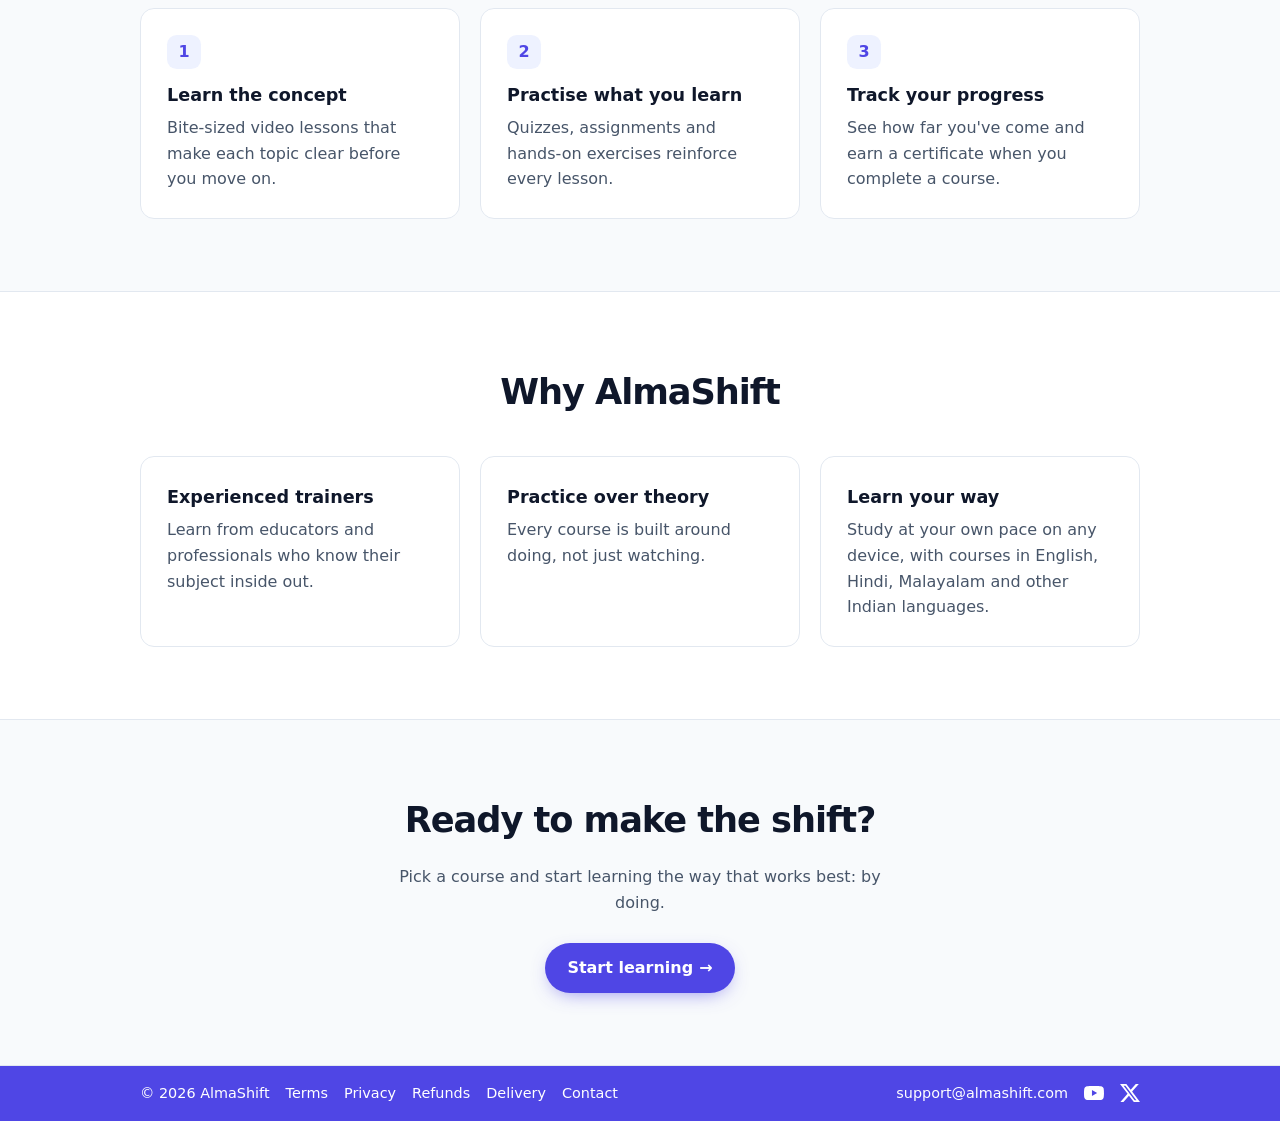
==== commit 88817a33: "Istio Fundamentals card: course thumbnail across the top, compact layout The free course card now sh" ====
--- a/site/index.html
+++ b/site/index.html
@@ -267,6 +267,22 @@
       background: var(--brand); color: var(--on-brand);
     }
     .card.featured p { margin-bottom: 16px; }
+    /* Course thumbnail (the YouTube thumbnail design) across the top of the card, edge to edge */
+    .card .card-thumb {
+      display: block; width: calc(100% + 50px); max-width: none; height: auto; aspect-ratio: 16 / 9; object-fit: cover;
+      margin: -25px -25px 18px; border-bottom: 1px solid var(--border);
+    }
+    a.card:hover .card-thumb { filter: brightness(1.04); }
+    /* Compact layout under the thumbnail: the thumbnail already says "FREE COURSE", so the pill is only for
+       screen readers; instructor and the call-to-action share one row */
+    .card:has(.card-thumb) .badge {
+      position: absolute; width: 1px; height: 1px; overflow: hidden; clip-path: inset(50%); white-space: nowrap; margin: 0;
+    }
+    .card:has(.card-thumb) .card-thumb { margin-bottom: 16px; }
+    .card:has(.card-thumb) p { margin-bottom: 0; font-size: .95rem; }
+    .card-foot { margin-top: auto; padding-top: 14px; display: flex; align-items: flex-end; justify-content: space-between; gap: 12px; flex-wrap: wrap; }
+    .card-foot .instructor { margin-top: 0; padding-top: 0; }
+    .card.featured .card-foot .course-meta { margin-top: 0; }
     /* Course creator: photo in the card's bottom-right corner, fading into the card background,
        with an "Instructor" label and name above the card's link */
     a.card { position: relative; overflow: hidden; isolation: isolate; }
@@ -391,12 +407,16 @@
       <div class="carousel reveal">
         <div class="track" tabindex="0" aria-label="Course list, scroll sideways for more">
           <a class="card featured" href="https://learn.almashift.com/lms/courses/istio-fundamentals">
+            <img class="card-thumb" src="img/istio-fundamentals.jpg" srcset="img/istio-fundamentals.jpg 960w, img/istio-fundamentals@2x.jpg 1280w"
+                 sizes="(max-width: 700px) 90vw, 360px" width="960" height="540" loading="lazy"
+                 alt="Istio Fundamentals course thumbnail with instructor Feroz Shaikh: hands-on labs, in your browser, certificate">
             <span class="badge first">Free</span>
             <h3>Istio Fundamentals</h3>
             <p>Every area of Istio, from installation to troubleshooting, with graded labs that run in your browser. No cloud account needed.</p>
-            <img class="instructor-photo" src="img/feroz.jpg" alt="Photo of instructor Feroz Shaikh" width="320" height="320">
-            <span class="instructor" aria-hidden="true"><small>Instructor</small>Feroz Shaikh</span>
-            <span class="course-meta">Start free <span class="arrow">&rarr;</span></span>
+            <span class="card-foot">
+              <span class="instructor" aria-hidden="true"><small>Instructor</small>Feroz Shaikh</span>
+              <span class="course-meta">Start free <span class="arrow">&rarr;</span></span>
+            </span>
           </a>
           <a class="card" href="https://learn.almashift.com/lms/courses">
             <span class="badge">Kubernetes</span>
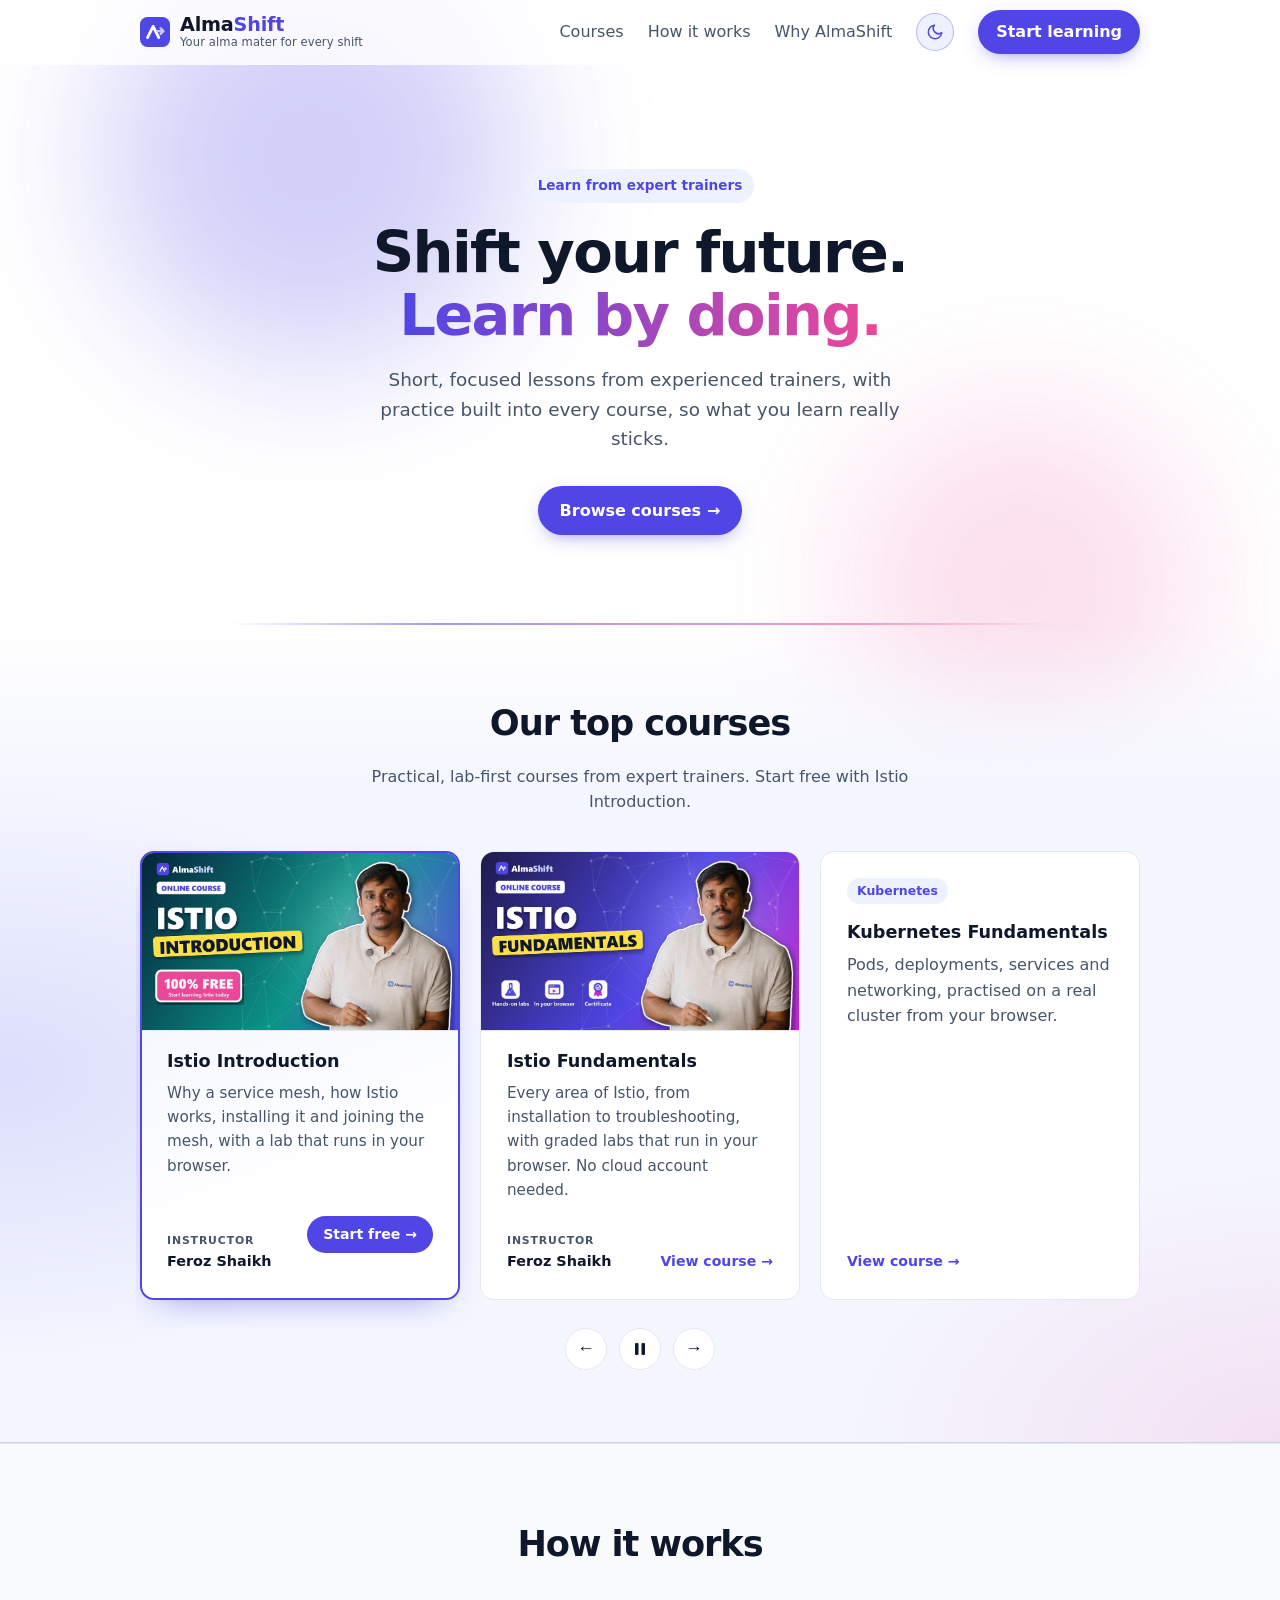
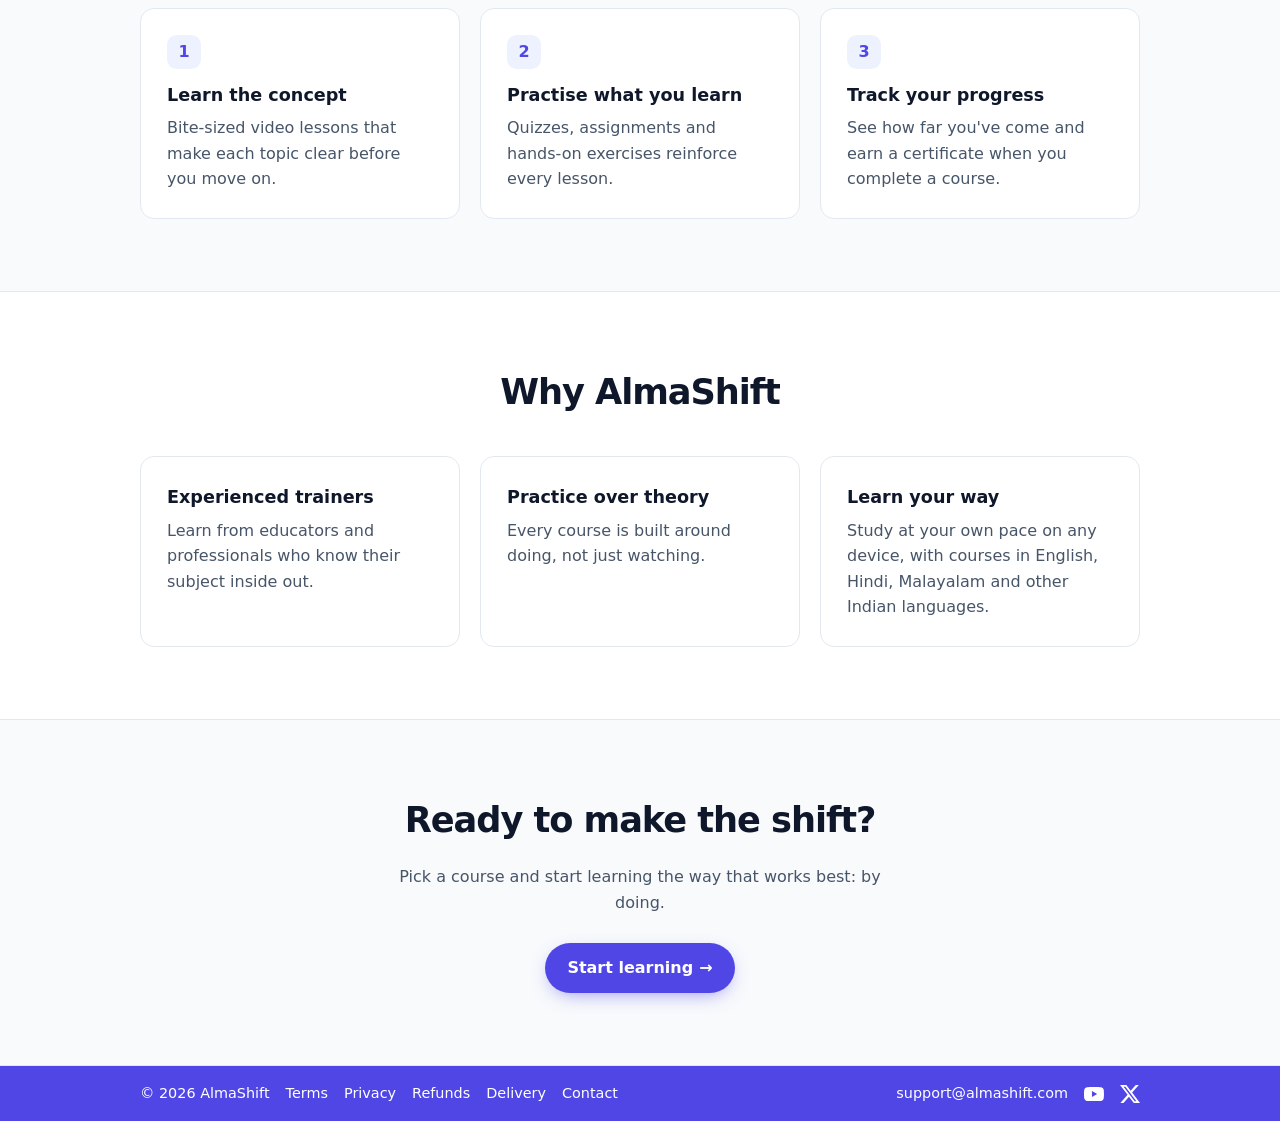
==== commit a101e308: "Courses: free Istio Introduction card, Istio Fundamentals as a paid course The featured card is now " ====
--- a/site/index.html
+++ b/site/index.html
@@ -55,9 +55,17 @@
         "description": "Every area of Istio, from installation to troubleshooting, with graded labs that run in your browser. No cloud account needed.",
         "url": "https://learn.almashift.com/lms/courses/istio-fundamentals",
         "provider": { "@id": "https://www.almashift.com/#organization" },
+        "hasCourseInstance": { "@type": "CourseInstance", "courseMode": "Online", "courseWorkload": "PT3H" }
+      },
+      {
+        "@type": "Course",
+        "name": "Istio Introduction",
+        "description": "A free, hands-on start with Istio: why a service mesh, how Istio works, installing it and joining the mesh, with a lab that runs in your browser.",
+        "url": "https://learn.almashift.com/lms/courses/istio-introduction",
+        "provider": { "@id": "https://www.almashift.com/#organization" },
         "isAccessibleForFree": true,
         "offers": { "@type": "Offer", "price": "0", "priceCurrency": "INR", "category": "Free" },
-        "hasCourseInstance": { "@type": "CourseInstance", "courseMode": "Online", "courseWorkload": "PT3H" }
+        "hasCourseInstance": { "@type": "CourseInstance", "courseMode": "Online", "courseWorkload": "PT1H" }
       }
     ]
   }
@@ -272,8 +280,9 @@
       display: block; width: calc(100% + 50px); max-width: none; height: auto; aspect-ratio: 16 / 9; object-fit: cover;
       margin: -25px -25px 18px; border-bottom: 1px solid var(--border);
     }
+    .card:not(.featured) .card-thumb { width: calc(100% + 52px); margin: -26px -26px 18px; }
     a.card:hover .card-thumb { filter: brightness(1.04); }
-    /* Compact layout under the thumbnail: the thumbnail already says "FREE COURSE", so the pill is only for
+    /* Compact layout under the thumbnail: the thumbnail already names the course, so the pill is only for
        screen readers; instructor and the call-to-action share one row */
     .card:has(.card-thumb) .badge {
       position: absolute; width: 1px; height: 1px; overflow: hidden; clip-path: inset(50%); white-space: nowrap; margin: 0;
@@ -383,7 +392,7 @@
       <a class="link" href="#how">How it works</a>
       <a class="link" href="#why">Why AlmaShift</a>
       <button class="theme-toggle" type="button" aria-label="Switch to dark mode"><svg class="icon-moon" viewBox="0 0 24 24" fill="none" stroke="currentColor" stroke-width="2" stroke-linecap="round" stroke-linejoin="round" aria-hidden="true"><path d="M21 12.8A9 9 0 1 1 11.2 3a7 7 0 0 0 9.8 9.8z"/></svg><svg class="icon-sun" viewBox="0 0 24 24" fill="none" stroke="currentColor" stroke-width="2" stroke-linecap="round" aria-hidden="true"><circle cx="12" cy="12" r="4"/><path d="M12 2v2M12 20v2M4.9 4.9l1.4 1.4M17.7 17.7l1.4 1.4M2 12h2M20 12h2M4.9 19.1l1.4-1.4M17.7 6.3l1.4-1.4"/></svg></button>
-      <a class="btn" href="https://learn.almashift.com/lms">Start learning</a>
+      <a class="btn" href="https://learn.almashift.com/lms/courses">Start learning</a>
     </nav>
   </div>
 </header>
@@ -394,7 +403,7 @@
       <span class="eyebrow">Learn from expert trainers</span>
       <h1>Shift your future.<br><em>Learn by doing.</em></h1>
       <p class="lead">Short, focused lessons from experienced trainers, with practice built into every course, so what you learn really sticks.</p>
-      <a class="btn" href="https://learn.almashift.com/lms">Browse courses <span class="arrow">&rarr;</span></a>
+      <a class="btn" href="https://learn.almashift.com/lms/courses">Browse courses <span class="arrow">&rarr;</span></a>
     </div>
   </div>
 
@@ -403,19 +412,31 @@
   <section id="courses" class="courses-band" aria-roledescription="carousel" aria-label="Top courses">
     <div class="wrap">
       <h2 class="reveal">Our top courses</h2>
-      <p class="section-sub reveal">Practical, lab-first courses from expert trainers. Start free with Istio Fundamentals.</p>
+      <p class="section-sub reveal">Practical, lab-first courses from expert trainers. Start free with Istio Introduction.</p>
       <div class="carousel reveal">
         <div class="track" tabindex="0" aria-label="Course list, scroll sideways for more">
-          <a class="card featured" href="https://learn.almashift.com/lms/courses/istio-fundamentals">
+          <a class="card featured" href="https://learn.almashift.com/lms/courses/istio-introduction">
+            <img class="card-thumb" src="img/istio-introduction.jpg" srcset="img/istio-introduction.jpg 960w, img/istio-introduction@2x.jpg 1280w"
+                 sizes="(max-width: 700px) 90vw, 360px" width="960" height="540" loading="lazy"
+                 alt="Istio Introduction free course thumbnail with instructor Feroz Shaikh">
+            <span class="badge first">Free</span>
+            <h3>Istio Introduction</h3>
+            <p>Why a service mesh, how Istio works, installing it and joining the mesh, with a lab that runs in your browser.</p>
+            <span class="card-foot">
+              <span class="instructor" aria-hidden="true"><small>Instructor</small>Feroz Shaikh</span>
+              <span class="course-meta">Start free <span class="arrow">&rarr;</span></span>
+            </span>
+          </a>
+          <a class="card" href="https://learn.almashift.com/lms/courses/istio-fundamentals">
             <img class="card-thumb" src="img/istio-fundamentals.jpg" srcset="img/istio-fundamentals.jpg 960w, img/istio-fundamentals@2x.jpg 1280w"
                  sizes="(max-width: 700px) 90vw, 360px" width="960" height="540" loading="lazy"
                  alt="Istio Fundamentals course thumbnail with instructor Feroz Shaikh: hands-on labs, in your browser, certificate">
-            <span class="badge first">Free</span>
+            <span class="badge">Istio</span>
             <h3>Istio Fundamentals</h3>
             <p>Every area of Istio, from installation to troubleshooting, with graded labs that run in your browser. No cloud account needed.</p>
             <span class="card-foot">
               <span class="instructor" aria-hidden="true"><small>Instructor</small>Feroz Shaikh</span>
-              <span class="course-meta">Start free <span class="arrow">&rarr;</span></span>
+              <span class="course-meta">View course <span class="arrow">&rarr;</span></span>
             </span>
           </a>
           <a class="card" href="https://learn.almashift.com/lms/courses">
@@ -434,7 +455,6 @@
             <span class="badge">Early access</span>
             <h3>Istio for ICA Exam</h3>
             <p>Take a real microservices store to production: deep traffic management, zero-trust security, upgrades and a timed mock exam.</p>
-            <img class="instructor-photo" src="img/feroz.jpg" alt="Photo of instructor Feroz Shaikh" width="320" height="320">
             <span class="instructor" aria-hidden="true"><small>Instructor</small>Feroz Shaikh</span>
             <span class="course-meta">View course <span class="arrow">&rarr;</span></span>
           </a>
@@ -510,7 +530,7 @@
     <div class="wrap">
       <h2 class="reveal">Ready to make the shift?</h2>
       <p class="reveal">Pick a course and start learning the way that works best: by doing.</p>
-      <a class="btn" href="https://learn.almashift.com/lms">Start learning <span class="arrow">&rarr;</span></a>
+      <a class="btn" href="https://learn.almashift.com/lms/courses">Start learning <span class="arrow">&rarr;</span></a>
     </div>
   </section>
 </main>
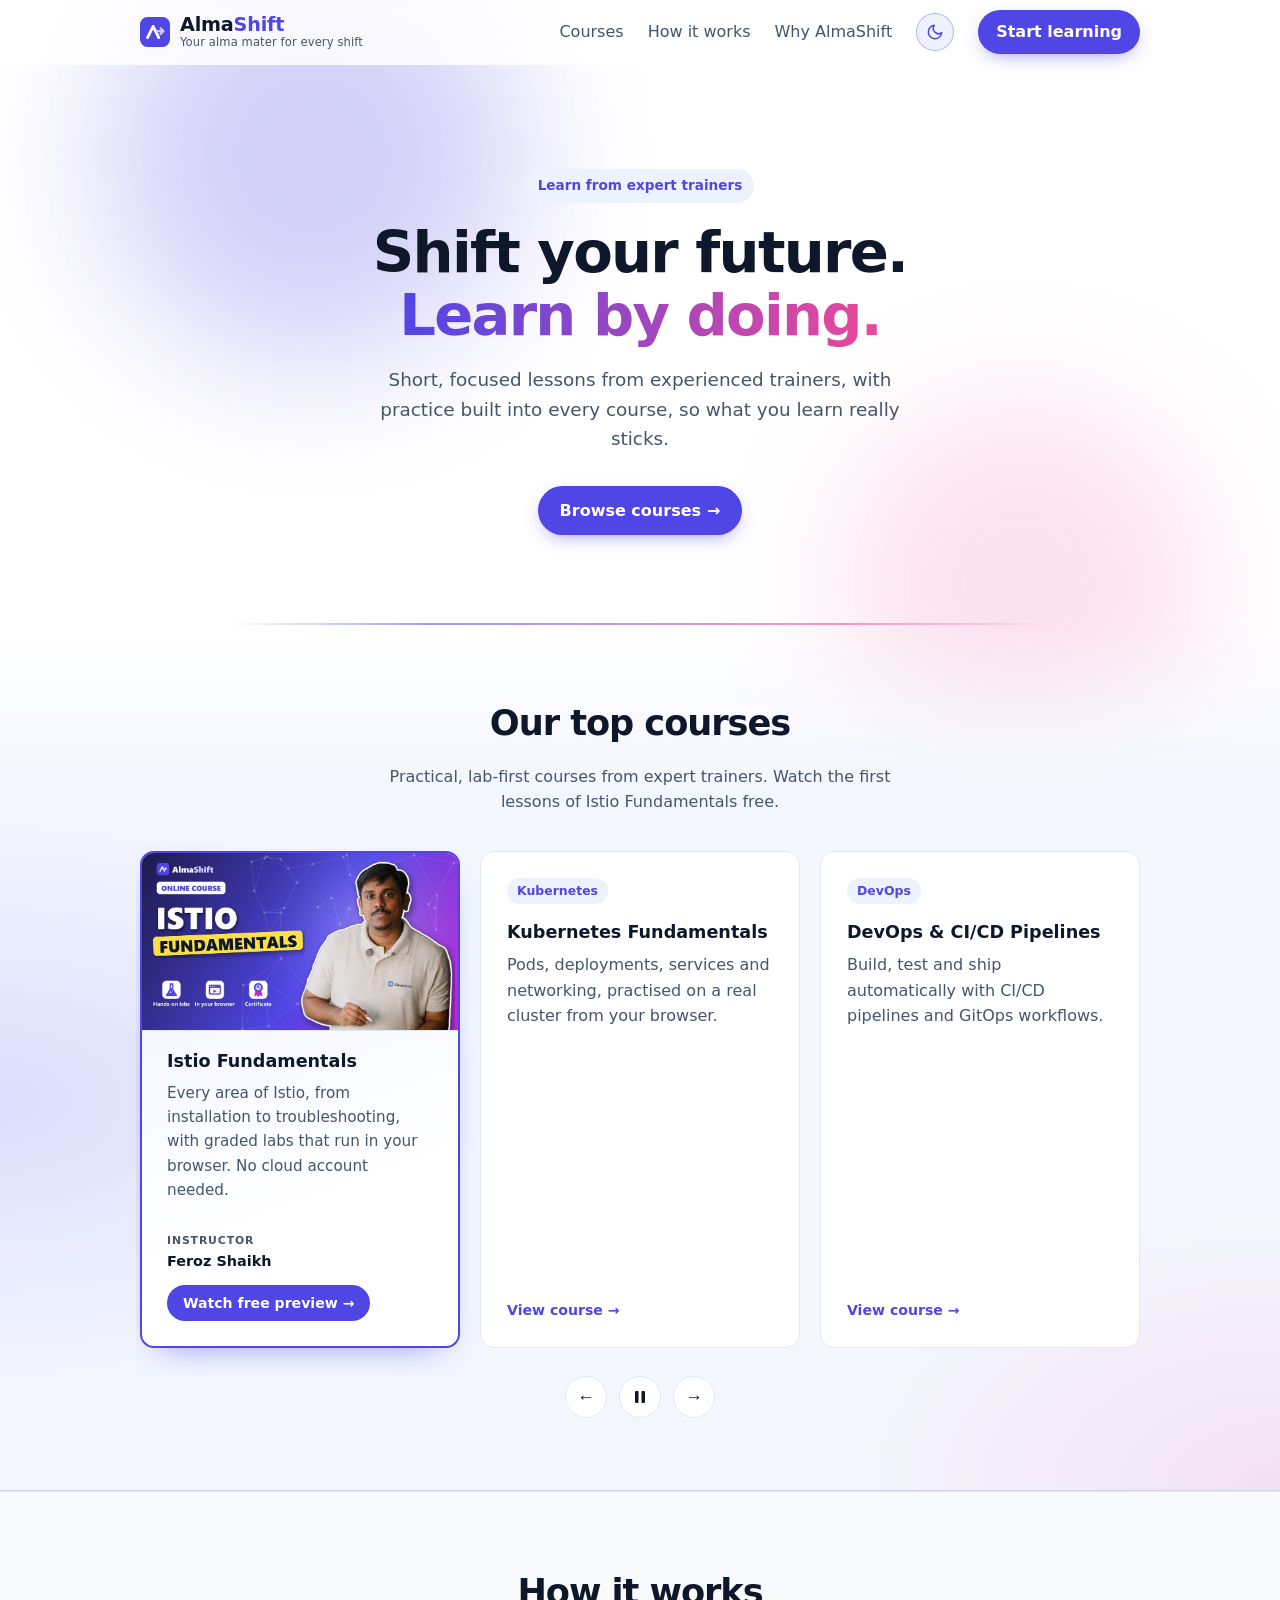
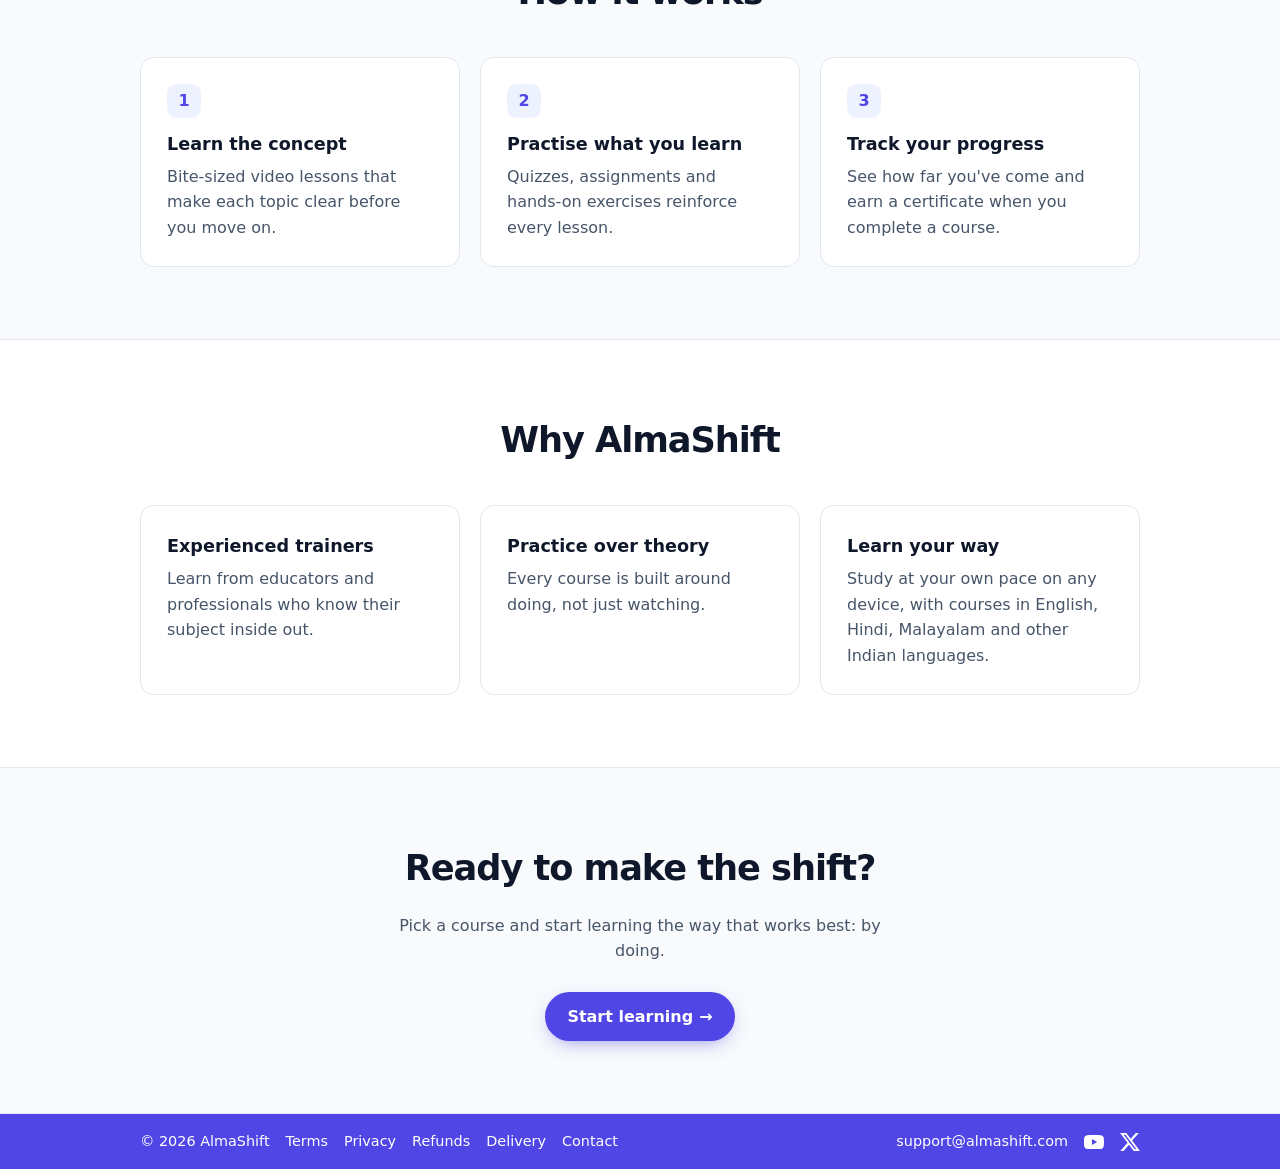
==== commit cf640c72: "Courses: drop Istio Introduction, Istio Fundamentals featured with free preview Istio Introduction i" ====
--- a/site/index.html
+++ b/site/index.html
@@ -56,16 +56,6 @@
         "url": "https://learn.almashift.com/lms/courses/istio-fundamentals",
         "provider": { "@id": "https://www.almashift.com/#organization" },
         "hasCourseInstance": { "@type": "CourseInstance", "courseMode": "Online", "courseWorkload": "PT3H" }
-      },
-      {
-        "@type": "Course",
-        "name": "Istio Introduction",
-        "description": "A free, hands-on start with Istio: why a service mesh, how Istio works, installing it and joining the mesh, with a lab that runs in your browser.",
-        "url": "https://learn.almashift.com/lms/courses/istio-introduction",
-        "provider": { "@id": "https://www.almashift.com/#organization" },
-        "isAccessibleForFree": true,
-        "offers": { "@type": "Offer", "price": "0", "priceCurrency": "INR", "category": "Free" },
-        "hasCourseInstance": { "@type": "CourseInstance", "courseMode": "Online", "courseWorkload": "PT1H" }
       }
     ]
   }
@@ -263,7 +253,7 @@
     .course-meta { margin-top: auto; padding-top: 16px; color: var(--brand); font-size: .88rem; font-weight: 600; }
     .course-meta .arrow { display: inline-block; transition: transform .25s; }
     a.card:hover .course-meta .arrow { transform: translateX(4px); }
-    /* Free course: brand border, soft indigo wash and a filled call-to-action so it stands out */
+    /* Featured course: brand border, soft indigo wash and a filled call-to-action so it stands out */
     .card.featured {
       border: 2px solid var(--brand); padding: 25px;
       background: linear-gradient(160deg, var(--brand-soft) 0%, var(--bg) 70%);
@@ -412,31 +402,19 @@
   <section id="courses" class="courses-band" aria-roledescription="carousel" aria-label="Top courses">
     <div class="wrap">
       <h2 class="reveal">Our top courses</h2>
-      <p class="section-sub reveal">Practical, lab-first courses from expert trainers. Start free with Istio Introduction.</p>
+      <p class="section-sub reveal">Practical, lab-first courses from expert trainers. Watch the first lessons of Istio Fundamentals free.</p>
       <div class="carousel reveal">
         <div class="track" tabindex="0" aria-label="Course list, scroll sideways for more">
-          <a class="card featured" href="https://learn.almashift.com/lms/courses/istio-introduction">
-            <img class="card-thumb" src="img/istio-introduction.jpg" srcset="img/istio-introduction.jpg 960w, img/istio-introduction@2x.jpg 1280w"
-                 sizes="(max-width: 700px) 90vw, 360px" width="960" height="540" loading="lazy"
-                 alt="Istio Introduction free course thumbnail with instructor Feroz Shaikh">
-            <span class="badge first">Free</span>
-            <h3>Istio Introduction</h3>
-            <p>Why a service mesh, how Istio works, installing it and joining the mesh, with a lab that runs in your browser.</p>
-            <span class="card-foot">
-              <span class="instructor" aria-hidden="true"><small>Instructor</small>Feroz Shaikh</span>
-              <span class="course-meta">Start free <span class="arrow">&rarr;</span></span>
-            </span>
-          </a>
-          <a class="card" href="https://learn.almashift.com/lms/courses/istio-fundamentals">
+          <a class="card featured" href="https://learn.almashift.com/lms/courses/istio-fundamentals">
             <img class="card-thumb" src="img/istio-fundamentals.jpg" srcset="img/istio-fundamentals.jpg 960w, img/istio-fundamentals@2x.jpg 1280w"
                  sizes="(max-width: 700px) 90vw, 360px" width="960" height="540" loading="lazy"
                  alt="Istio Fundamentals course thumbnail with instructor Feroz Shaikh: hands-on labs, in your browser, certificate">
-            <span class="badge">Istio</span>
+            <span class="badge first">Istio</span>
             <h3>Istio Fundamentals</h3>
             <p>Every area of Istio, from installation to troubleshooting, with graded labs that run in your browser. No cloud account needed.</p>
             <span class="card-foot">
               <span class="instructor" aria-hidden="true"><small>Instructor</small>Feroz Shaikh</span>
-              <span class="course-meta">View course <span class="arrow">&rarr;</span></span>
+              <span class="course-meta">Watch free preview <span class="arrow">&rarr;</span></span>
             </span>
           </a>
           <a class="card" href="https://learn.almashift.com/lms/courses">
